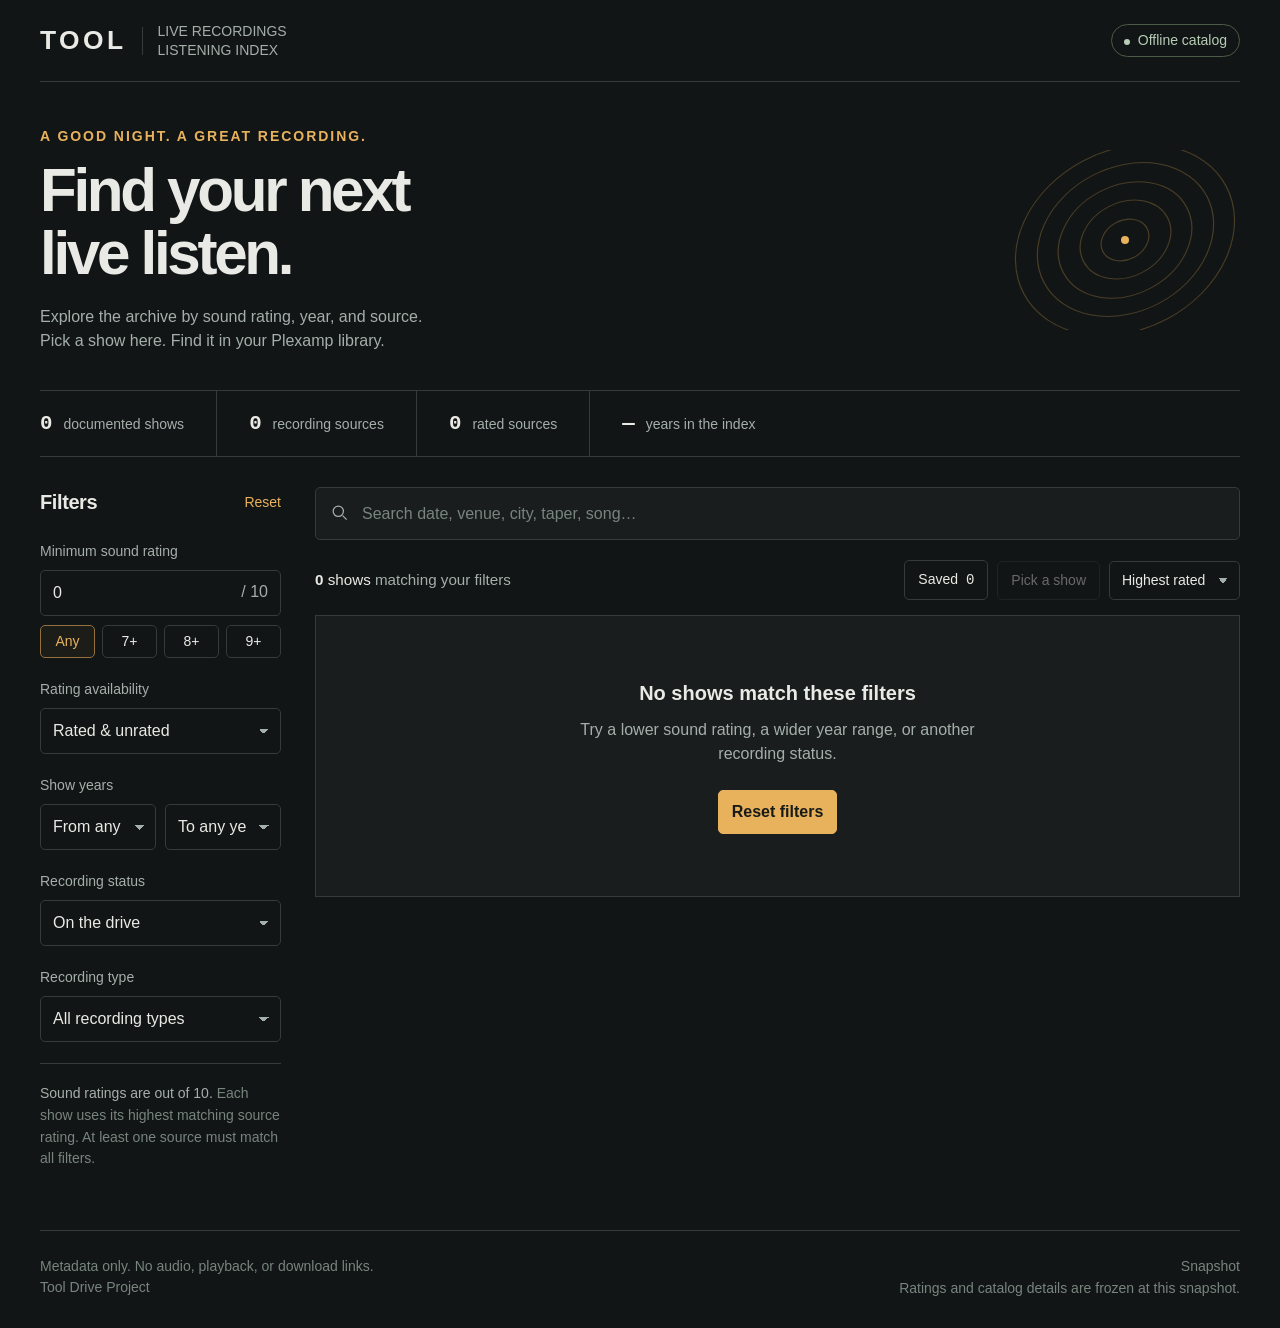
==== app.template.html @ 4f27dcc0 "Build offline Tool show browser for Windows and HTML" ====
<!doctype html>
<html lang="en">
<head>
<meta charset="utf-8">
<meta name="viewport" content="width=device-width, initial-scale=1">
<meta name="color-scheme" content="dark">
<meta http-equiv="Content-Security-Policy" content="default-src 'none'; script-src 'unsafe-inline'; style-src 'unsafe-inline'; img-src data:; connect-src 'none'; media-src 'none'; object-src 'none'; frame-src 'none'; base-uri 'none'; form-action 'none'">
<meta name="description" content="An offline, metadata-only Tool show catalog. Filter recording sound ratings and find your next listen in Plexamp.">
<title>Tool · Offline listening index</title>
<style>
:root{color-scheme:dark;--bg:#121515;--panel:#191d1d;--raised:#222727;--line:#343c3b;--text:#e9eae5;--muted:#a5afaa;--faint:#78847e;--amber:#e8b25d;--ink:#191b17;--green:#b6ccb7;--radius:8px;font-family:Segoe UI,Arial,sans-serif;font-size:16px}*{box-sizing:border-box}[hidden]{display:none!important}body{margin:0;background:var(--bg);color:var(--text);line-height:1.5}button,input,select,textarea{font:inherit}button,select{cursor:pointer}button{color:inherit}button:disabled{opacity:.4;cursor:default}button:focus-visible,input:focus-visible,select:focus-visible,textarea:focus-visible,summary:focus-visible{outline:2px solid var(--amber);outline-offset:4px}button{border:1px solid var(--line);border-radius:5px;background:transparent;padding:9px 13px;transition:background .15s,border-color .15s}button:hover:not(:disabled){background:var(--raised);border-color:var(--faint)}input,select,textarea{color:var(--text);background:var(--bg);border:1px solid var(--line);border-radius:5px;padding:10px 12px;min-width:0}input::placeholder{color:var(--faint)}select{appearance:none;background-image:linear-gradient(45deg,transparent 50%,#a5afaa 50%),linear-gradient(135deg,#a5afaa 50%,transparent 50%);background-position:calc(100% - 16px) center,calc(100% - 11px) center;background-size:5px 5px;background-repeat:no-repeat;padding-right:33px}h1,h2,h3,p{margin:0}h1{font-size:clamp(2.6rem,4.7vw,4.5rem);line-height:1.04;letter-spacing:-.055em;font-weight:650}h2{font-size:1.25rem;letter-spacing:-.02em}small,.small{font-size:.875rem}.mono{font-family:Consolas,Lucida Console,monospace;font-variant-numeric:tabular-nums}.muted{color:var(--muted)}.eyebrow{font-size:.875rem;letter-spacing:.14em;text-transform:uppercase;font-weight:600;color:var(--amber)}.shell{max-width:1490px;padding:0 40px;margin:0 auto}.topbar{height:82px;border-bottom:1px solid var(--line);display:flex;align-items:center;justify-content:space-between;gap:20px}.brand{display:flex;align-items:center;gap:15px}.wordmark{font-size:1.65rem;letter-spacing:.13em;line-height:1;font-weight:800}.brand-rule{width:1px;height:28px;background:var(--line)}.brand-label{font-size:.875rem;line-height:1.35;color:var(--muted)}.offline{font-size:.875rem;border:1px solid #4b5b48;border-radius:30px;color:var(--green);padding:5px 12px;white-space:nowrap}.offline::before{content:'';display:inline-block;width:6px;height:6px;border-radius:50%;background:var(--green);margin-right:8px}.hero{display:flex;align-items:center;justify-content:space-between;gap:40px;padding:44px 0 37px}.hero .eyebrow{margin-bottom:13px}.hero-copy{max-width:680px}.hero-copy>p:last-child{margin-top:20px;color:var(--muted);max-width:570px}.hero-art{width:230px;height:180px;flex-shrink:0;position:relative;display:flex;align-items:center;justify-content:center;overflow:hidden}.orbit{height:180px;width:180px;position:absolute;border:1px solid #b58c4a55;border-radius:50%;transform:rotate(-28deg) scaleX(1.28)}.orbit:nth-child(2){width:145px;height:145px}.orbit:nth-child(3){width:110px;height:110px}.orbit:nth-child(4){width:75px;height:75px}.orbit:nth-child(5){width:40px;height:40px}.hero-art::after{content:'';position:absolute;width:8px;height:8px;border-radius:50%;background:var(--amber)}.catalog-stats{display:flex;flex-wrap:wrap;border-top:1px solid var(--line);border-bottom:1px solid var(--line);gap:0}.stat{display:flex;align-items:baseline;gap:11px;padding:17px 32px 17px 0;margin-right:32px;border-right:1px solid var(--line)}.stat:last-child{border-right:0;margin:0;padding-right:0}.stat strong{font-size:1.3rem;font-weight:550}.stat span{color:var(--muted);font-size:.875rem}.workspace{display:grid;grid-template-columns:241px minmax(0,1fr);gap:34px;margin-top:30px;align-items:start}.filters{padding-bottom:25px;position:sticky;top:22px}.filter-heading{display:flex;justify-content:space-between;align-items:center;margin-bottom:24px}.text-btn{padding:0;border:0;color:var(--amber);font-size:.875rem;border-radius:0}.text-btn:hover:not(:disabled){background:transparent;border-color:transparent;text-decoration:underline}.field{margin-bottom:21px}.field>label,.field-label{display:block;font-size:.875rem;color:var(--muted);margin-bottom:8px}.field input,.field select{width:100%}.year-row{display:grid;grid-template-columns:1fr 1fr;gap:9px}.year-row label{display:block;font-size:.875rem;color:var(--muted);margin-bottom:6px}.rating-input-wrap{position:relative}.rating-input-wrap input{padding-right:50px}.rating-input-wrap span{position:absolute;right:13px;top:10px;color:var(--muted)}.rating-chips{display:flex;gap:7px;margin-top:9px}.rating-chips button{flex:1;font-size:.875rem;padding:5px 2px}.rating-chips button.active{color:var(--amber);border-color:#94713e;background:#e8b25d0c}.filter-note{color:var(--faint);font-size:.875rem;line-height:1.55;border-top:1px solid var(--line);padding-top:19px}.filter-note strong{color:var(--muted);font-weight:500}.search-wrap{position:relative}.search-wrap svg{position:absolute;left:15px;top:16px;width:19px;height:19px;stroke:var(--muted);fill:none;stroke-width:1.6}.search-wrap input{width:100%;height:53px;padding-left:46px;padding-right:65px;background:var(--panel);font-size:1rem}.clear-search{position:absolute;right:8px;top:8px;padding:7px 10px;border:0;color:var(--muted)}.results-toolbar{display:flex;align-items:center;justify-content:space-between;gap:16px;margin:20px 0 15px}.result-count{font-size:.95rem}.toolbar-actions{display:flex;align-items:center;gap:9px}.toolbar-actions button,.toolbar-actions select{font-size:.875rem;padding-top:8px;padding-bottom:8px}.toolbar-actions button[aria-pressed=true]{color:var(--amber);border-color:#9d7b46;background:#e8b25d0b}.toolbar-actions button span{margin-left:4px}.list-head{display:grid;grid-template-columns:115px minmax(120px,1fr) 102px 74px;gap:18px;border-bottom:1px solid var(--line);padding:12px 17px;color:var(--faint);font-size:.8rem;letter-spacing:.1em;text-transform:uppercase}.list-head>:nth-child(3){text-align:right}.show-row{position:relative;background:var(--panel);border-bottom:1px solid var(--line);display:grid;grid-template-columns:115px minmax(120px,1fr) 102px 74px;gap:18px;padding:20px 17px;align-items:center}.show-row:hover{background:#1d2322}.date-cell{font-size:.96rem;letter-spacing:-.03em;color:#c6d0c8}.date-cell .year{display:block;color:var(--faint);font-size:.875rem;margin-top:5px;letter-spacing:0}.show-open{padding:0;text-align:left;border:0;background:none!important;width:100%;border-radius:0}.venue{font-size:1.075rem;font-weight:550;line-height:1.35;display:block;color:var(--text)}.location{display:block;color:var(--muted);font-size:.875rem;margin-top:4px}.source-summary{display:block;font-size:.875rem;margin-top:9px;color:var(--faint)}.source-summary .type{color:#c2c9bd;text-transform:capitalize}.sound{text-align:right}.sound-value{color:var(--amber);font-size:1.65rem;font-weight:500;line-height:1.2;letter-spacing:-.05em}.sound-value.unrated{color:var(--faint);font-size:1.25rem;letter-spacing:0}.sound-label{display:block;font-size:.8rem;color:var(--faint);margin-top:6px}.row-actions{display:flex;flex-direction:column;gap:7px;align-items:stretch}.save-btn{font-size:1.2rem;line-height:1;padding:9px 10px}.save-btn[aria-pressed=true]{color:var(--amber);background:#e8b25d09;border-color:#8c7046}.copy-quick{font-size:.8rem;color:var(--muted);padding:5px 4px;white-space:nowrap}.pager{display:flex;justify-content:space-between;align-items:center;gap:16px;padding:22px 0;color:var(--muted);font-size:.875rem}.pager-controls{display:flex;align-items:center;gap:15px}.pager button{font-size:.875rem}.empty{padding:62px 25px;text-align:center;border:1px solid var(--line);background:var(--panel)}.empty h3{font-weight:550;font-size:1.25rem}.empty p{margin:10px auto 24px;max-width:440px;color:var(--muted)}.primary{background:var(--amber);color:var(--ink);border-color:var(--amber);font-weight:600}.primary:hover:not(:disabled){background:#f0c27d;border-color:#f0c27d}.footer{display:flex;align-items:flex-start;justify-content:space-between;gap:30px;color:var(--faint);font-size:.875rem;border-top:1px solid var(--line);padding:25px 0 30px;margin-top:35px}.footer>p{max-width:610px}.footer>p:last-child{text-align:right}.mobile-filter-toggle{display:none}.toast{position:fixed;left:50%;bottom:27px;transform:translateX(-50%);z-index:10;background:#e9eae5;color:#1a201b;padding:13px 20px;border-radius:6px;box-shadow:0 8px 40px #0005;max-width:calc(100vw - 32px);font-size:.95rem}.toast[hidden]{display:none}dialog{width:min(860px,calc(100vw - 36px));max-height:calc(100dvh - 52px);padding:0;border:1px solid #515c54;border-radius:10px;background:var(--bg);color:var(--text);box-shadow:0 30px 120px #0009;overscroll-behavior:contain}dialog::backdrop{background:#080c0be0;backdrop-filter:blur(4px)}.dialog-top{display:flex;justify-content:space-between;align-items:center;gap:20px;padding:20px 27px;border-bottom:1px solid var(--line);position:sticky;top:0;background:var(--bg);z-index:1}.dialog-top .eyebrow{font-size:.8rem}.dialog-close{font-size:1.3rem;padding:2px 11px;color:var(--muted)}.dialog-content{padding:26px}.detail-date{font-size:1rem;color:var(--amber);margin-bottom:10px}.detail-title{font-size:clamp(1.7rem,4vw,2.4rem);letter-spacing:-.035em;line-height:1.15}.detail-location{margin-top:10px;color:var(--muted)}.detail-actions{display:flex;flex-wrap:wrap;gap:9px;margin-top:23px}.detail-actions button{font-size:.875rem}.detail-help{font-size:.875rem;color:var(--faint);margin:11px 0 28px}.section-head{display:flex;justify-content:space-between;align-items:baseline;gap:15px;margin:29px 0 12px}.section-head span{color:var(--faint);font-size:.875rem}.source-card{border:1px solid var(--line);border-radius:6px;margin-top:12px;padding:19px;background:var(--panel)}.source-card.unmatched{background:transparent}.source-top{display:flex;align-items:center;justify-content:space-between;gap:15px;margin-bottom:15px}.source-top-left{display:flex;gap:10px;align-items:center;flex-wrap:wrap}.version{font-size:1rem;font-weight:600}.tag{border:1px solid #48534a;color:var(--muted);font-size:.8rem;padding:2px 7px;border-radius:3px;white-space:nowrap}.tag.match{color:var(--green);border-color:#5c7059}.source-score{font-size:1.35rem;white-space:nowrap;color:var(--amber)}.source-score small{color:var(--faint);font-size:.875rem}.source-info{display:grid;grid-template-columns:1fr 1fr;gap:12px 26px;margin:0}.source-info div{min-width:0}.source-info dt{color:var(--faint);font-size:.8rem}.source-info dd{margin:3px 0 0;overflow-wrap:anywhere;font-size:.95rem}.source-info .wide{grid-column:1/-1}.lineage{color:var(--muted);white-space:pre-wrap}.setlist{padding:0;list-style:none;margin:0;border-top:1px solid var(--line)}.setlist li{display:flex;gap:15px;padding:10px 2px;border-bottom:1px solid var(--line);font-size:.95rem}.track-num{color:var(--faint);font-size:.875rem;min-width:23px;padding-top:1px}.known-songs{display:flex;flex-wrap:wrap;gap:8px}.known-songs span{font-size:.875rem;border:1px solid var(--line);border-radius:3px;padding:5px 9px;color:#c5cec6}.song-info{font-size:.875rem;color:var(--faint);margin-left:8px}.detail-bottom{color:var(--faint);font-size:.875rem;border-top:1px solid var(--line);padding-top:20px;margin-top:28px}.manual-copy{margin:20px 0;padding:15px;background:var(--raised);border-radius:5px}.manual-copy p{font-size:.875rem;margin-bottom:8px}.manual-copy input{width:100%}.visually-hidden{position:absolute;width:1px;height:1px;overflow:hidden;clip:rect(0,0,0,0);white-space:nowrap}
@media(min-width:1600px){.hero{padding-top:55px;padding-bottom:45px}}@media(max-width:1120px){.shell{padding:0 25px}.workspace{grid-template-columns:215px minmax(0,1fr);gap:23px}.show-row,.list-head{grid-template-columns:95px minmax(100px,1fr) 75px 61px;gap:12px;padding-left:13px;padding-right:13px}.toolbar-actions{flex-wrap:wrap;justify-content:flex-end}.results-toolbar{align-items:flex-start}.hero-art{width:190px}.stat{margin-right:22px;padding-right:22px}.source-summary{line-height:1.35}.source-summary .taper{display:block;margin-top:4px}}@media(max-width:800px){.shell{padding:0 20px}.hero{padding-top:31px;gap:22px}.hero-art{width:140px;height:145px;opacity:.7}.orbit{width:140px;height:140px}.orbit:nth-child(2){width:110px;height:110px}.orbit:nth-child(3){width:80px;height:80px}.orbit:nth-child(4){width:50px;height:50px}.orbit:nth-child(5){width:20px;height:20px}.hero-copy>p:last-child{font-size:.95rem}.workspace{display:block;margin-top:22px}.mobile-filter-toggle{display:block;width:100%;text-align:left;margin-bottom:15px;padding:12px 14px;color:var(--amber)}.mobile-filter-toggle::after{content:'+';float:right;font-size:1.15rem}.mobile-filter-toggle[aria-expanded=true]::after{content:'−'}.filters{display:none;position:static;background:var(--panel);padding:20px;border:1px solid var(--line);border-radius:5px;margin-bottom:20px}.filters.mobile-open{display:block}.filter-grid{display:grid;grid-template-columns:1fr 1fr;gap:0 24px}.filter-note{margin-top:2px}.filter-heading{margin-bottom:20px}.list-head{padding-top:11px}.stat{padding:14px 18px 14px 0;margin-right:18px}.stat strong{font-size:1.15rem}.stat span{font-size:.8rem}.footer{display:block}.footer>p:last-child{text-align:left;margin-top:12px}.topbar{height:71px}.brand-label{font-size:.8rem}.source-summary .taper{display:inline;margin-left:6px}.toolbar-actions{flex-wrap:nowrap}.results-toolbar{align-items:center}.source-summary .type{display:inline}.show-row,.list-head{grid-template-columns:100px minmax(140px,1fr) 85px 65px}}@media(max-width:560px){.shell{padding:0 16px}.brand{gap:10px}.brand-label{font-size:.75rem}.wordmark{font-size:1.4rem}.offline{font-size:.75rem;padding:4px 9px}.hero-art{display:none}.hero{padding-bottom:26px}.hero .eyebrow{font-size:.8rem}.hero h1{font-size:2.8rem}.hero-copy>p:last-child{margin-top:17px}.catalog-stats{justify-content:space-between}.stat{border:0;display:block;margin:0;padding-right:0}.stat span{display:block;margin-top:2px}.stat strong{font-size:1.1rem}.results-toolbar{flex-wrap:wrap;gap:12px}.result-count{width:100%;font-size:.875rem}.toolbar-actions{width:100%;justify-content:space-between;gap:7px}.toolbar-actions button,.toolbar-actions select{font-size:.8rem;padding:8px}.toolbar-actions select{padding-right:27px;background-position:right 9px center}.list-head{grid-template-columns:1fr 65px 44px;padding:10px 12px;gap:10px}.list-head>:first-child{display:none}.show-row{grid-template-columns:minmax(0,1fr) 65px 44px;gap:10px;padding:17px 12px}.date-cell{grid-column:1/-1;font-size:.875rem;display:flex;align-items:center;gap:8px;margin-bottom:-4px;color:var(--amber)}.date-cell .year{display:inline;margin-top:0;font-size:.8rem;color:var(--faint)}.show-cell{grid-column:1}.venue{font-size:1rem}.source-summary{font-size:.8rem;margin-top:7px}.source-summary .taper{display:block;margin-left:0}.sound-value{font-size:1.45rem}.sound-label{font-size:.75rem}.row-actions{gap:6px}.save-btn{padding:8px 4px}.copy-quick{font-size:.7rem;padding:5px 0}.filter-grid{display:block}.source-info{grid-template-columns:1fr}.source-info .wide{grid-column:auto}.dialog-content{padding:21px 18px}.dialog-top{padding:15px 18px}.source-card{padding:15px}.source-top{align-items:flex-start}.source-top-left{gap:6px}.source-score{font-size:1.15rem}.tag{font-size:.75rem}.section-head{align-items:flex-start}.section-head span{text-align:right}.pager{flex-wrap:wrap}.pager-controls{gap:10px}.detail-title{font-size:1.8rem}.footer{margin-top:20px}.search-wrap input{font-size:.95rem}}@media(prefers-reduced-motion:reduce){*{scroll-behavior:auto!important;transition:none!important}}
</style>
</head>
<body>
<div class="shell">
<header class="topbar"><div class="brand"><span class="wordmark">TOOL</span><span class="brand-rule"></span><span class="brand-label">LIVE RECORDINGS<br>LISTENING INDEX</span></div><span class="offline">Offline catalog</span></header>
<main>
<section class="hero"><div class="hero-copy"><p class="eyebrow">A good night. A great recording.</p><h1>Find your next<br>live listen.</h1><p>Explore the archive by sound rating, year, and source.<br>Pick a show here. Find it in your Plexamp library.</p></div><div class="hero-art" aria-hidden="true"><i class="orbit"></i><i class="orbit"></i><i class="orbit"></i><i class="orbit"></i><i class="orbit"></i></div></section>
<div class="catalog-stats" aria-label="Catalog summary"><div class="stat"><strong id="total-shows" class="mono">—</strong><span>documented shows</span></div><div class="stat"><strong id="total-sources" class="mono">—</strong><span>recording sources</span></div><div class="stat"><strong id="rated-sources" class="mono">—</strong><span>rated sources</span></div><div class="stat"><strong id="year-span" class="mono">—</strong><span>years in the index</span></div></div>
<div class="workspace"><div><button id="mobile-filter-toggle" class="mobile-filter-toggle" aria-expanded="false" aria-controls="filters">Filter the archive</button><aside class="filters" id="filters" aria-label="Filter shows"><div class="filter-heading"><h2>Filters</h2><button id="reset-filters" class="text-btn">Reset</button></div><div class="filter-grid">
<div class="field"><label for="minimum-rating">Minimum sound rating</label><div class="rating-input-wrap"><input id="minimum-rating" type="number" min="0" max="10" step="0.5" value="0"><span>/ 10</span></div><div class="rating-chips" aria-label="Quick minimum ratings"><button type="button" data-min="0" class="active">Any</button><button type="button" data-min="7">7+</button><button type="button" data-min="8">8+</button><button type="button" data-min="9">9+</button></div></div>
<div class="field"><label for="rating-mode">Rating availability</label><select id="rating-mode"><option value="any">Rated &amp; unrated</option><option value="rated">Rated only</option><option value="unrated">Unrated only</option></select></div>
<div class="field"><span class="field-label">Show years</span><div class="year-row"><div><label class="visually-hidden" for="year-from">From year</label><select id="year-from"></select></div><div><label class="visually-hidden" for="year-to">Through year</label><select id="year-to"></select></div></div></div>
<div class="field"><label for="source-status">Recording status</label><select id="source-status"><option value="OTD">On the drive</option><option value="all">All statuses</option><option value="Confirmed">Confirmed</option><option value="Unconfirmed">Unconfirmed</option><option value="Unknown">No known recording</option></select></div>
<div class="field"><label for="recording-type">Recording type</label><select id="recording-type"><option value="all">All recording types</option></select></div></div><p class="filter-note"><strong>Sound ratings are out of 10.</strong> Each show uses its highest matching source rating. At least one source must match all filters.</p></aside></div>
<section class="results" aria-label="Show results"><div class="search-wrap"><svg viewBox="0 0 24 24" aria-hidden="true"><circle cx="10.5" cy="10.5" r="6.5"></circle><path d="m16 16 5 5"></path></svg><label class="visually-hidden" for="search">Search date, venue, city, taper, or song</label><input id="search" type="search" placeholder="Search date, venue, city, taper, song…" autocomplete="off"><button id="clear-search" class="clear-search" aria-label="Clear search" hidden>✕</button></div>
<div class="results-toolbar"><p id="result-count" class="result-count" role="status" aria-live="polite"></p><div class="toolbar-actions"><button id="saved-only" aria-pressed="false">Saved <span id="saved-count" class="mono">0</span></button><button id="random-show">Pick a show</button><label class="visually-hidden" for="sort">Sort shows</label><select id="sort"><option value="rating">Highest rated</option><option value="newest">Newest first</option><option value="oldest">Oldest first</option><option value="venue">Venue A–Z</option></select></div></div>
<div id="list-head" class="list-head" aria-hidden="true"><span>Show date</span><span>Venue / source</span><span>Sound</span><span></span></div><div id="show-list"></div><div id="pagination" class="pager"></div>
</section></div>
</main>
<footer class="footer"><p>Metadata only. No audio, playback, or download links.<br><span id="source-credit"></span></p><p>Snapshot <span id="snapshot-date" class="mono"></span><br>Ratings and catalog details are frozen at this snapshot.</p></footer>
</div>
<dialog id="show-dialog" aria-labelledby="detail-title"><div class="dialog-top"><span class="eyebrow">Recording notes</span><button class="dialog-close" id="close-dialog" aria-label="Close show details">×</button></div><div class="dialog-content" id="dialog-content"></div></dialog>
<div id="toast" class="toast" role="status" aria-live="polite" hidden></div>
<script>/*__CATALOG_DATA__*/</script>
<script>
'use strict';
(function(){
const catalog = window.CATALOG || {shows:[],snapshotDate:'',source:'Tool Drive Project'};
const shows = catalog.shows;
const $ = id => document.getElementById(id);
const formatCount = n => n.toLocaleString('en-US');
const escapeHtml = value => String(value ?? '').replace(/[&<>"']/g,c=>({'&':'&amp;','<':'&lt;','>':'&gt;','"':'&quot;',"'":'&#39;'}[c]));
const normalize = value => String(value || '').replace(/[æÆ]/g,'ae').replace(/[œŒ]/g,'oe').normalize('NFD').replace(/[\u0300-\u036f]/g,'').toLowerCase();
const soundRating = source => {const n=Number(source.rating);return Number.isFinite(n)&&n>0&&n<=10?n:null;};
const useful = value => value != null && String(value).trim() && !['unknown','—','-'].includes(String(value).toLowerCase().trim());
const display = value => useful(value)?String(value):'Not documented';
const location = show => [show.city,show.state,show.country].filter(useful).join(', ') || 'Location not documented';
const isoDate = value => /^\d{4}-\d{2}-\d{2}$/.test(String(value)) ? String(value) : String(value || 'Date unknown');
const dateLabel = value => {const parts=String(value).split('-');if(parts.length!==3)return String(value);const months=['Jan','Feb','Mar','Apr','May','Jun','Jul','Aug','Sep','Oct','Nov','Dec'];return `${months[+parts[1]-1] || parts[1]} ${+parts[2]}, ${parts[0]}`;};
const statusLabel = status => ({OTD:'On the drive',Unknown:'No known recording'}[status] || status || 'Unknown');
const sourceList = show => Array.isArray(show.sources)&&show.sources.length?show.sources:[{id:'unknown-'+show.id,status:'Unknown',rating:null,recordingType:'unknown',version:'—'}];
const PAGE_SIZE=40;
let saved = new Set(),storageAvailable=true,toastTimer,page=1,filtered=[],savedOnly=false,currentShowId=null,lastOpener=null;
const knownIds=new Set(shows.map(s=>String(s.id)));
try{const value=JSON.parse(localStorage.getItem('tool-offline-saved-v1') || '[]');if(Array.isArray(value))saved=new Set(value.map(String).filter(id=>knownIds.has(id)));}catch(error){storageAvailable=false;}
for(const show of shows){show._search=normalize([show.date,String(show.date).replace(/-/g,'/'),show.venue,show.city,show.state,show.country,show.festival,show.tour,...(show.songs||[]),...(show.setlist||[]).map(s=>typeof s==='string'?s:s.title)].join(' '));for(const src of sourceList(show))src._search=normalize([src.taper,src.gear,src.lineage,src.version,src.recordingType].join(' '));}
const years=[...new Set(shows.map(s=>String(s.date).slice(0,4)).filter(y=>/^\d{4}$/.test(y)))].sort();
$('year-from').innerHTML='<option value="">From any year</option>'+years.map(y=>`<option value="${y}">${y}</option>`).join('');
$('year-to').innerHTML='<option value="">To any year</option>'+years.map(y=>`<option value="${y}">${y}</option>`).join('');
const types=[...new Set(shows.flatMap(s=>sourceList(s).map(src=>src.recordingType||'unknown')))].sort((a,b)=>a==='unknown'?1:b==='unknown'?-1:a.localeCompare(b));
$('recording-type').innerHTML = '<option value="all">All recording types</option>'+types.map(type=>`<option value="${escapeHtml(type)}">${escapeHtml(type.charAt(0).toUpperCase()+type.slice(1))}</option>`).join('');
const allSources=shows.flatMap(sourceList).filter(s=>s.status!=='Unknown');
$('total-shows').textContent=formatCount(shows.length);$('total-sources').textContent=formatCount(allSources.length);$('rated-sources').textContent=formatCount(allSources.filter(s=>soundRating(s)!==null).length);$('year-span').textContent=years.length?`${years[0]}–${years[years.length-1]}`:'—';$('snapshot-date').textContent=catalog.snapshotDate;$('source-credit').textContent=catalog.source;
function readFilters(){return {tokens:normalize($('search').value.trim()).split(/\s+/).filter(Boolean),min:Math.max(0,Math.min(10,Number($('minimum-rating').value)||0)),mode:$('rating-mode').value,from:$('year-from').value,to:$('year-to').value,status:$('source-status').value,type:$('recording-type').value};}
function sourceMatches(show,source,f){const rating=soundRating(source);if(f.status!=='all'&&source.status!==f.status)return false;if(f.type!=='all'&&source.recordingType!==f.type)return false;if(f.mode==='rated'&&rating===null)return false;if(f.mode==='unrated'&&rating!==null)return false;if(f.min>0&&(rating===null||rating<f.min))return false;const text=show._search+' '+(source._search||normalize([source.taper,source.gear,source.lineage,source.version,source.recordingType].join(' ')));return f.tokens.every(token=>text.includes(token));}
function getMatches(f){if(f.from&&f.to&&f.from>f.to)return[];const rows=[];for(const show of shows){const year=String(show.date).slice(0,4);if(f.from&&year<f.from||f.to&&year>f.to||savedOnly&&!saved.has(String(show.id)))continue;const sources=sourceList(show).filter(src=>sourceMatches(show,src,f));if(!sources.length)continue;const ranked=[...sources].sort((a,b)=>(soundRating(b)||-1)-(soundRating(a)||-1));rows.push({show,sources,best:ranked[0],rating:soundRating(ranked[0])});}const sort=$('sort').value;rows.sort((a,b)=>{if(sort==='newest')return b.show.date.localeCompare(a.show.date)||a.show.id-b.show.id;if(sort==='oldest')return a.show.date.localeCompare(b.show.date)||a.show.id-b.show.id;if(sort==='venue')return a.show.venue.localeCompare(b.show.venue)||b.show.date.localeCompare(a.show.date);return (b.rating??-1)-(a.rating??-1)||b.show.date.localeCompare(a.show.date)||a.show.id-b.show.id;});return rows;}
function saveButton(show,detail=false){const isSaved=saved.has(String(show.id));return `<button ${detail?'class="detail-save"':'class="save-btn"'} data-save="${show.id}" aria-pressed="${isSaved}" aria-label="${isSaved?'Remove from saved shows':'Save show'}${detail?'':': '+escapeHtml(show.date+' '+show.venue)}">${detail?(isSaved?'Saved show':'Save show'):(isSaved?'★':'☆')}</button>`;}
function rowHtml(row){const s=row.show,b=row.best,total=sourceList(s).filter(src=>src.status!=='Unknown').length;const taper=useful(b.taper)?`<span class="taper">${escapeHtml(b.taper)}</span>`:'';const sourceCount=total===0?'No known recording':`${row.sources.filter(src=>src.status!=='Unknown').length}${row.sources.length!==total&&total?' of '+total:''} source${(row.sources.length!==total&&total?total:row.sources.filter(src=>src.status!=='Unknown').length)===1?'':'s'}`;return `<article class="show-row"><div class="date-cell mono">${escapeHtml(s.date)}<span class="year">${escapeHtml(statusLabel(b.status))}</span></div><div class="show-cell"><button class="show-open" data-open="${s.id}" aria-label="Show details: ${escapeHtml(s.date+' '+s.venue)}"><span class="venue">${escapeHtml(s.venue||'Venue not documented')}</span><span class="location">${escapeHtml(location(s))}</span><span class="source-summary"><span class="type">${escapeHtml(useful(b.recordingType)?b.recordingType:'Unknown type')}</span> · ${sourceCount}${taper}</span></button></div><div class="sound"><span class="sound-value mono${row.rating===null?' unrated':''}">${row.rating===null?'—':row.rating.toFixed(1)}</span><span class="sound-label">${row.rating===null?'unrated':'out of 10'}</span></div><div class="row-actions">${saveButton(s)}<button class="copy-quick" data-copy-date="${s.id}" aria-label="Copy date ${escapeHtml(s.date)}">Copy date</button></div></article>`;}
function render(resetPage=true){if(resetPage)page=1;const f=readFilters();filtered=getMatches(f);const pages=Math.max(1,Math.ceil(filtered.length/PAGE_SIZE));page=Math.max(1,Math.min(page,pages));$('clear-search').hidden=!$('search').value;$('saved-count').textContent=saved.size;$('saved-only').setAttribute('aria-pressed',String(savedOnly));$('random-show').disabled=!filtered.length;$('result-count').innerHTML=`<strong>${formatCount(filtered.length)}</strong> ${savedOnly?'saved ':''}show${filtered.length===1?'':'s'} <span class="muted">matching your filters</span>`;document.querySelectorAll('[data-min]').forEach(btn=>btn.classList.toggle('active',Number(btn.dataset.min)===f.min));$('list-head').hidden=!filtered.length;
if(filtered.length){$('show-list').innerHTML=filtered.slice((page-1)*PAGE_SIZE,page*PAGE_SIZE).map(rowHtml).join('');$('pagination').innerHTML=`<span>${formatCount((page-1)*PAGE_SIZE+1)}–${formatCount(Math.min(page*PAGE_SIZE,filtered.length))} of ${formatCount(filtered.length)} shows</span><div class="pager-controls"><button id="previous-page" ${page===1?'disabled':''}>Previous</button><span class="mono">${page} / ${pages}</span><button id="next-page" ${page===pages?'disabled':''}>Next</button></div>`;}else{let title='No shows match these filters',message='Try a lower sound rating, a wider year range, or another recording status.';if(f.from&&f.to&&f.from>f.to){message='The starting year is later than the ending year. Choose a valid year range.';}else if(savedOnly&&!saved.size){title='Your listening shortlist starts here';message='Save shows with the star beside a recording. You can return to them here.';}$('show-list').innerHTML=`<div class="empty"><h3>${title}</h3><p>${message}</p><button class="primary" id="empty-reset">${savedOnly?'Browse all shows':'Reset filters'}</button></div>`;$('pagination').innerHTML='';}}
function reset(){for(const [id,value]of Object.entries({'minimum-rating':'0','rating-mode':'any','year-from':'','year-to':'','source-status':'OTD','recording-type':'all','search':'','sort':'rating'}))$(id).value=value;$('minimum-rating').disabled=false;savedOnly=false;render();}
function toast(message){clearTimeout(toastTimer);$('toast').textContent=message;$('toast').hidden=false;toastTimer=setTimeout(()=>$('toast').hidden=true,3300);}
function toggleSaved(id){id=String(id);if(saved.has(id))saved.delete(id);else saved.add(id);try{localStorage.setItem('tool-offline-saved-v1',JSON.stringify([...saved]));}catch(error){storageAvailable=false;}render(false);if(currentShowId!==null){renderDetail(currentShowId);document.querySelector('.detail-save')?.focus();}toast(storageAvailable?(saved.has(id)?'Added to saved shows':'Removed from saved shows'):'Saved list updated for this session. Browser storage is unavailable.');}
async function copyText(text){let copied=false;try{if(navigator.clipboard&&window.isSecureContext){await navigator.clipboard.writeText(text);copied=true;}}catch(error){}if(!copied){const area=document.createElement('textarea');area.value=text;area.setAttribute('readonly','');area.style.cssText='position:fixed;left:0;top:0;width:1px;height:1px;opacity:0';document.body.appendChild(area);area.select();try{copied=document.execCommand('copy');}catch(error){}area.remove();}if(copied){toast('Copied. Paste into Plexamp search.');return;}let box=$('manual-copy');if(!box){box=document.createElement('div');box.id='manual-copy';box.className='manual-copy';box.innerHTML='<p>Copy this text, then paste it into Plexamp search:</p><input id="manual-copy-value" readonly aria-label="Text to copy">';if($('show-dialog').open)$('dialog-content').prepend(box);else $('show-list').prepend(box);}const field=$('manual-copy-value');field.value=text;field.focus();field.select();toast('Select and copy the search text manually.');}
function sourceHtml(show,src,f){const matches=sourceMatches(show,src,f),rating=soundRating(src);return `<article class="source-card${matches?'':' unmatched'}"><div class="source-top"><div class="source-top-left"><span class="version mono">${escapeHtml(src.version||'Source')}</span><span class="tag">${escapeHtml(statusLabel(src.status))}</span><span class="tag${matches?' match':''}">${matches?'Matches filters':'Outside filters'}</span></div><span class="source-score mono">${rating===null?'Unrated':rating.toFixed(1)+' <small>/ 10</small>'}</span></div><dl class="source-info"><div><dt>Taper</dt><dd>${escapeHtml(display(src.taper))}</dd></div><div><dt>Recording type / length</dt><dd>${escapeHtml(display(src.recordingType))} · ${escapeHtml(useful(src.length)?src.length:'Length unknown')}</dd></div><div class="wide"><dt>Recording gear</dt><dd>${escapeHtml(display(src.gear))}</dd></div><div><dt>Generation</dt><dd>${escapeHtml(display(src.generation))}</dd></div><div><dt>File format</dt><dd>${escapeHtml([src.codec,src.lossless].filter(useful).join(' · ')||'Not documented')}</dd></div>${useful(src.lineage)?`<div class="wide"><dt>Lineage</dt><dd class="lineage">${escapeHtml(src.lineage)}</dd></div>`:''}<div class="wide"><dt>Source ID</dt><dd class="mono">${escapeHtml(src.id)}</dd></div></dl></article>`;}
function renderDetail(id){const show=shows.find(s=>String(s.id)===String(id));if(!show)return;const f=readFilters();const sources=[...sourceList(show)].sort((a,b)=>Number(sourceMatches(show,b,f))-Number(sourceMatches(show,a,f))||(soundRating(b)||-1)-(soundRating(a)||-1));const setlist=Array.isArray(show.setlist)?show.setlist:[];const songs=Array.isArray(show.songs)?show.songs:[];const songMarkup=setlist.length?`<div class="section-head"><h2>Setlist</h2><span>Documented performance order</span></div><ol class="setlist">${setlist.map((song,i)=>{const title=typeof song==='string'?song:song.title;return `<li><span class="track-num mono">${String(i+1).padStart(2,'0')}</span><span>${escapeHtml(title)}${song.info?`<span class="song-info">${escapeHtml(song.info)}</span>`:''}</span></li>`;}).join('')}</ol>${show.setlistOmitted?`<p class="small muted" style="margin-top:12px">${show.setlistOmitted} uncatalogued item${show.setlistOmitted===1?' was':'s were'} omitted from this setlist.</p>`:''}`:songs.length?`<div class="section-head"><h2>Known songs</h2><span>Performance order unavailable</span></div><div class="known-songs">${songs.map(song=>`<span>${escapeHtml(song)}</span>`).join('')}</div>`:'<div class="section-head"><h2>Setlist</h2></div><p class="muted small">No setlist is documented in this snapshot.</p>';
$('dialog-content').innerHTML=`<p class="detail-date mono">${escapeHtml(show.date)} · ${escapeHtml(dateLabel(show.date))}</p><h2 class="detail-title" id="detail-title">${escapeHtml(show.venue||'Venue not documented')}</h2><p class="detail-location">${escapeHtml(location(show))}${useful(show.festival)?' · '+escapeHtml(show.festival):''}${useful(show.tour)?'<br>'+escapeHtml(show.tour):''}</p><div class="detail-actions"><button class="primary" data-copy-date="${show.id}">Copy date for Plexamp</button><button data-copy-search="${show.id}">Copy “Tool ${escapeHtml(show.date)}”</button>${saveButton(show,true)}</div><p class="detail-help">Paste the date into Plexamp to find your own copy. Try the venue if your library uses a different date format.</p><div class="section-head"><h2>Recording sources</h2><span>Sound rating, not performance rating</span></div>${sources.map(src=>sourceHtml(show,src,f)).join('')}${songMarkup}<p class="detail-bottom">${escapeHtml(catalog.source)} · snapshot ${escapeHtml(catalog.snapshotDate)}<br>This catalog contains metadata only. Your saved shows stay in this browser.</p>`;}
function openShow(id,opener){currentShowId=id;lastOpener=opener||document.activeElement;renderDetail(id);$('show-dialog').showModal();$('close-dialog').focus();}
function closeShow(){if($('show-dialog').open)$('show-dialog').close();}
document.addEventListener('click',event=>{const button=event.target.closest('button');if(!button)return;if(button.hasAttribute('data-open'))openShow(button.dataset.open,button);else if(button.hasAttribute('data-save'))toggleSaved(button.dataset.save);else if(button.hasAttribute('data-copy-date')){const show=shows.find(s=>String(s.id)===button.dataset.copyDate);if(show)copyText(isoDate(show.date));}else if(button.hasAttribute('data-copy-search')){const show=shows.find(s=>String(s.id)===button.dataset.copySearch);if(show)copyText('Tool '+isoDate(show.date));}else if(button.hasAttribute('data-min')){$('minimum-rating').disabled=false;$('minimum-rating').value=button.dataset.min;if($('rating-mode').value==='unrated')$('rating-mode').value='any';render();}else if(button.id==='previous-page'||button.id==='next-page'){page+=button.id==='previous-page'?-1:1;render(false);$('search').scrollIntoView({block:'start',behavior:'instant'});}else if(button.id==='empty-reset'){reset();}});
for(const id of ['search','minimum-rating'])$(id).addEventListener('input',()=>render());
for(const id of ['rating-mode','year-from','year-to','source-status','recording-type','sort'])$(id).addEventListener('change',()=>{if(id==='rating-mode'){$('minimum-rating').disabled=$('rating-mode').value==='unrated';if($('minimum-rating').disabled)$('minimum-rating').value='0';}render();});
$('clear-search').addEventListener('click',()=>{$('search').value='';render();$('search').focus();});$('reset-filters').addEventListener('click',reset);$('saved-only').addEventListener('click',()=>{savedOnly=!savedOnly;render();});$('random-show').addEventListener('click',()=>{if(filtered.length)openShow(filtered[Math.floor(Math.random()*filtered.length)].show.id,$('random-show'));});$('close-dialog').addEventListener('click',closeShow);$('show-dialog').addEventListener('close',()=>{currentShowId=null;if(lastOpener?.isConnected)lastOpener.focus();});$('show-dialog').addEventListener('click',event=>{if(event.target===$('show-dialog')){const rect=$('show-dialog').getBoundingClientRect();if(event.clientX<rect.left||event.clientX>rect.right||event.clientY<rect.top||event.clientY>rect.bottom)closeShow();}});$('mobile-filter-toggle').addEventListener('click',()=>{const open=$('mobile-filter-toggle').getAttribute('aria-expanded')!=='true';$('mobile-filter-toggle').setAttribute('aria-expanded',String(open));$('filters').classList.toggle('mobile-open',open);});
render();
})();
</script>
</body>
</html>
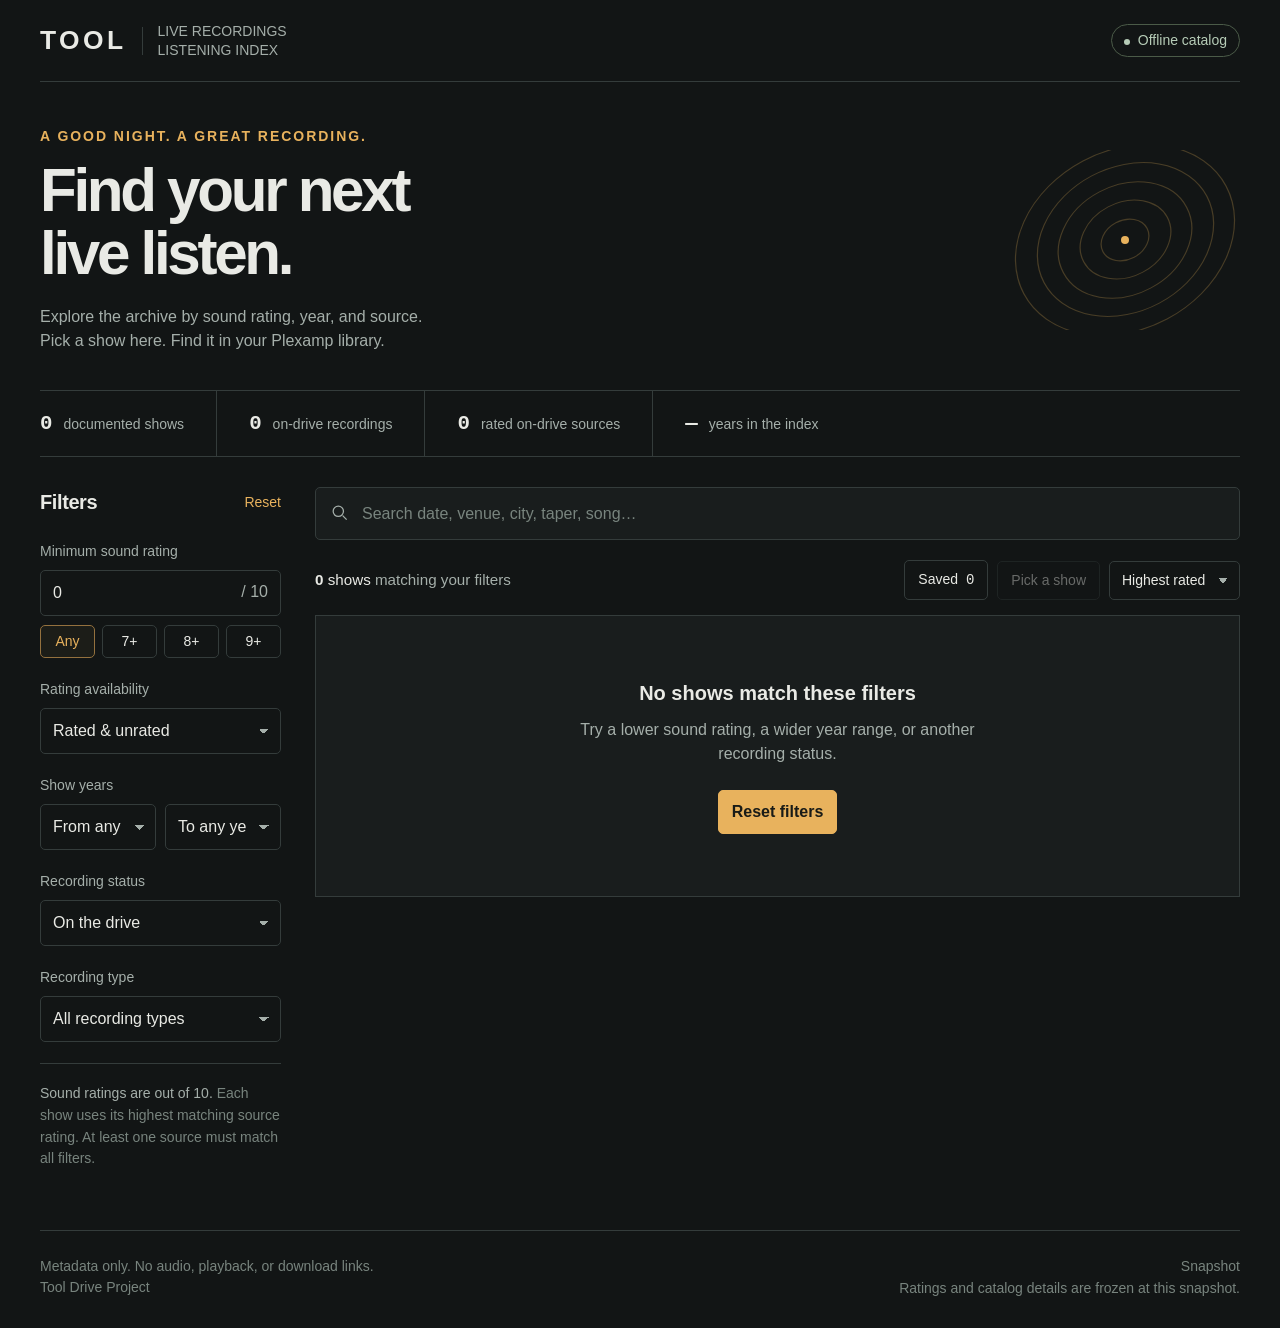
==== commit 325a4c2f: "Fix on-drive header count and Clear button sizing" ====
--- a/app.template.html
+++ b/app.template.html
@@ -17,7 +17,7 @@
 <header class="topbar"><div class="brand"><span class="wordmark">TOOL</span><span class="brand-rule"></span><span class="brand-label">LIVE RECORDINGS<br>LISTENING INDEX</span></div><span class="offline">Offline catalog</span></header>
 <main>
 <section class="hero"><div class="hero-copy"><p class="eyebrow">A good night. A great recording.</p><h1>Find your next<br>live listen.</h1><p>Explore the archive by sound rating, year, and source.<br>Pick a show here. Find it in your Plexamp library.</p></div><div class="hero-art" aria-hidden="true"><i class="orbit"></i><i class="orbit"></i><i class="orbit"></i><i class="orbit"></i><i class="orbit"></i></div></section>
-<div class="catalog-stats" aria-label="Catalog summary"><div class="stat"><strong id="total-shows" class="mono">—</strong><span>documented shows</span></div><div class="stat"><strong id="total-sources" class="mono">—</strong><span>recording sources</span></div><div class="stat"><strong id="rated-sources" class="mono">—</strong><span>rated sources</span></div><div class="stat"><strong id="year-span" class="mono">—</strong><span>years in the index</span></div></div>
+<div class="catalog-stats" aria-label="Catalog summary"><div class="stat"><strong id="total-shows" class="mono">—</strong><span>documented shows</span></div><div class="stat"><strong id="total-sources" class="mono">—</strong><span>on-drive recordings</span></div><div class="stat"><strong id="rated-sources" class="mono">—</strong><span>rated on-drive sources</span></div><div class="stat"><strong id="year-span" class="mono">—</strong><span>years in the index</span></div></div>
 <div class="workspace"><div><button id="mobile-filter-toggle" class="mobile-filter-toggle" aria-expanded="false" aria-controls="filters">Filter the archive</button><aside class="filters" id="filters" aria-label="Filter shows"><div class="filter-heading"><h2>Filters</h2><button id="reset-filters" class="text-btn">Reset</button></div><div class="filter-grid">
 <div class="field"><label for="minimum-rating">Minimum sound rating</label><div class="rating-input-wrap"><input id="minimum-rating" type="number" min="0" max="10" step="0.5" value="0"><span>/ 10</span></div><div class="rating-chips" aria-label="Quick minimum ratings"><button type="button" data-min="0" class="active">Any</button><button type="button" data-min="7">7+</button><button type="button" data-min="8">8+</button><button type="button" data-min="9">9+</button></div></div>
 <div class="field"><label for="rating-mode">Rating availability</label><select id="rating-mode"><option value="any">Rated &amp; unrated</option><option value="rated">Rated only</option><option value="unrated">Unrated only</option></select></div>
@@ -61,8 +61,8 @@
 $('year-to').innerHTML='<option value="">To any year</option>'+years.map(y=>`<option value="${y}">${y}</option>`).join('');
 const types=[...new Set(shows.flatMap(s=>sourceList(s).map(src=>src.recordingType||'unknown')))].sort((a,b)=>a==='unknown'?1:b==='unknown'?-1:a.localeCompare(b));
 $('recording-type').innerHTML = '<option value="all">All recording types</option>'+types.map(type=>`<option value="${escapeHtml(type)}">${escapeHtml(type.charAt(0).toUpperCase()+type.slice(1))}</option>`).join('');
-const allSources=shows.flatMap(sourceList).filter(s=>s.status!=='Unknown');
-$('total-shows').textContent=formatCount(shows.length);$('total-sources').textContent=formatCount(allSources.length);$('rated-sources').textContent=formatCount(allSources.filter(s=>soundRating(s)!==null).length);$('year-span').textContent=years.length?`${years[0]}–${years[years.length-1]}`:'—';$('snapshot-date').textContent=catalog.snapshotDate;$('source-credit').textContent=catalog.source;
+const onDriveSources=shows.flatMap(sourceList).filter(s=>s.status==='OTD');
+$('total-shows').textContent=formatCount(shows.length);$('total-sources').textContent=formatCount(onDriveSources.length);$('rated-sources').textContent=formatCount(onDriveSources.filter(s=>soundRating(s)!==null).length);$('year-span').textContent=years.length?`${years[0]}–${years[years.length-1]}`:'—';$('snapshot-date').textContent=catalog.snapshotDate;$('source-credit').textContent=catalog.source;
 function readFilters(){return {tokens:normalize($('search').value.trim()).split(/\s+/).filter(Boolean),min:Math.max(0,Math.min(10,Number($('minimum-rating').value)||0)),mode:$('rating-mode').value,from:$('year-from').value,to:$('year-to').value,status:$('source-status').value,type:$('recording-type').value};}
 function sourceMatches(show,source,f){const rating=soundRating(source);if(f.status!=='all'&&source.status!==f.status)return false;if(f.type!=='all'&&source.recordingType!==f.type)return false;if(f.mode==='rated'&&rating===null)return false;if(f.mode==='unrated'&&rating!==null)return false;if(f.min>0&&(rating===null||rating<f.min))return false;const text=show._search+' '+(source._search||normalize([source.taper,source.gear,source.lineage,source.version,source.recordingType].join(' ')));return f.tokens.every(token=>text.includes(token));}
 function getMatches(f){if(f.from&&f.to&&f.from>f.to)return[];const rows=[];for(const show of shows){const year=String(show.date).slice(0,4);if(f.from&&year<f.from||f.to&&year>f.to||savedOnly&&!saved.has(String(show.id)))continue;const sources=sourceList(show).filter(src=>sourceMatches(show,src,f));if(!sources.length)continue;const ranked=[...sources].sort((a,b)=>(soundRating(b)||-1)-(soundRating(a)||-1));rows.push({show,sources,best:ranked[0],rating:soundRating(ranked[0])});}const sort=$('sort').value;rows.sort((a,b)=>{if(sort==='newest')return b.show.date.localeCompare(a.show.date)||a.show.id-b.show.id;if(sort==='oldest')return a.show.date.localeCompare(b.show.date)||a.show.id-b.show.id;if(sort==='venue')return a.show.venue.localeCompare(b.show.venue)||b.show.date.localeCompare(a.show.date);return (b.rating??-1)-(a.rating??-1)||b.show.date.localeCompare(a.show.date)||a.show.id-b.show.id;});return rows;}
